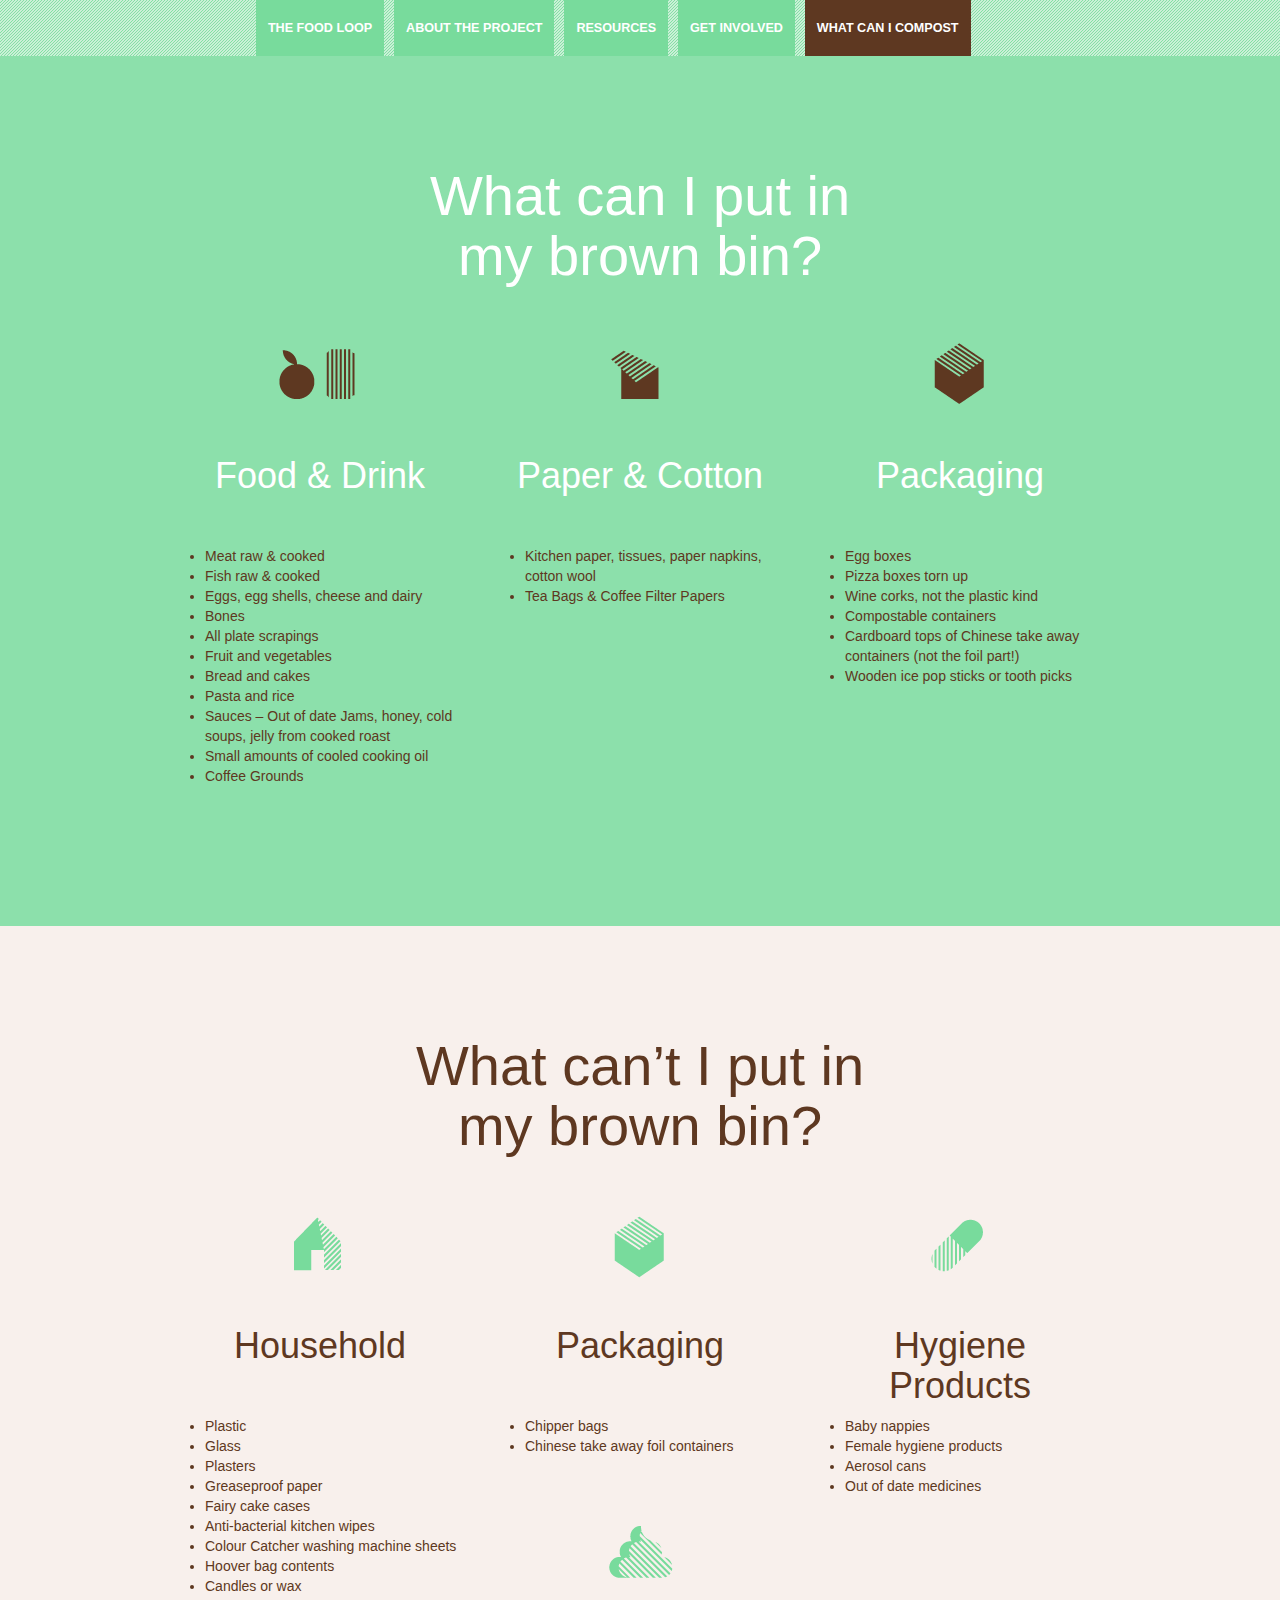
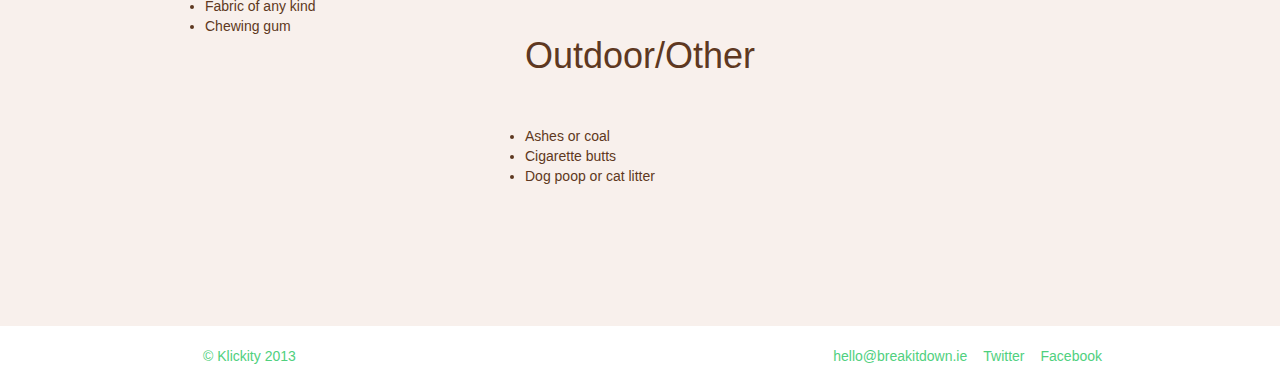
==== compost.html @ 2ac6e40c "finitio" ====
<!DOCTYPE html>
<html class="no-js">
	<head>
		<meta charset="utf-8">
		<meta http-equiv="X-UA-Compatible" content="IE=edge,chrome=1">
		<title>Break It Down &mdash; What can/can&rsquo;t I compost</title>
		<meta name="description" content="">
		<meta name="viewport" content="width=device-width">
		
		<link href="http://fnt.webink.com/wfs/webink.css/?project=2B257C62-A98D-46E8-AA20-E216E28BC0CB&fonts=0EFF2364-9D58-0735-E88C-990B2756000B:f=AdelleSans-Bold,646F65BB-7FDB-DF82-711F-897188F11EE8:f=AdelleSans-SemiBold,49E90CB6-0944-72CE-A0E7-8D521C8E676C:f=AdelleSans-Light" rel="stylesheet" type="text/css"/>
		<link rel="stylesheet" href="css/bootstrap.min.css">
		<link rel="stylesheet" href="css/royalslider.css">
		<!-- <link rel="stylesheet" href="css/bootstrap-responsive.min.css">-->
		<link rel="stylesheet" href="css/style.css">

		<script src="js/vendor/modernizr-2.6.2-respond-1.1.0.min.js"></script>
	</head>
	<body class="compost">
		<!--[if lt IE 7]>
			<p class="chromeframe">You are using an <strong>outdated</strong> browser. Please <a href="http://browsehappy.com/">upgrade your browser</a> or <a href="http://www.google.com/chromeframe/?redirect=true">activate Google Chrome Frame</a> to improve your experience.</p>
		<![endif]-->

	<section id="nav">
		<div class="container">
			<div class="subnav navbar">
				<div class="navstyle">
					<div class="container">
						<ul>
							<li><a id="home" href="index.html">Home</a></li>
							<li><a id="foodloop" href="index.html#slider">The Food Loop</a></li>
							<li><a href="index.html#about">About the Project</a></li>
							<li><a href="index.html#resources">Resources</a></li>
							<li><a href="index.html#involved">Get Involved</a></li>
							<li><a class="trials" href="compost.html">What Can I Compost</a></li>
						</ul>
						
					</div>
				</div>
			</div>				
		</div>
	</section>



	<section id="can">
		<div class="container">

			<div class="row">
				<div class="offset3 span6">
					<h1>What can I put in my brown bin?</h1>
				</div>
			</div>

			<div class="row">
				<div class="span4">
					<img src="img/can-1.png" alt="Food Waste">
					<h2>Food &amp; Drink</h2>
					<ul>
						<li>Meat raw &amp; cooked</li>
						<li>Fish raw &amp; cooked</li>
						<li>Eggs, egg shells, cheese and dairy</li>
						<li>Bones</li>
						<li>All plate scrapings</li>
						<li>Fruit and vegetables</li>
						<li>Bread and cakes</li>
						<li>Pasta and rice</li>
						<li>Sauces &ndash; Out of date Jams, honey, cold soups, jelly from cooked roast</li>
						<li>Small amounts of cooled cooking oil</li>
						<li>Coffee Grounds</li>
					</ul>
				</div>
				<div class="span4">
					<img src="img/can-2.png" alt="Recycling & Composting">
					<h2>Paper &amp; Cotton</h2>
					<ul>
						<li>Kitchen paper, tissues, paper napkins, cotton wool</li>
						<li>Tea Bags &amp; Coffee Filter Papers</li>
					</ul>

				</div>
				<div class="span4">
					<img src="img/can-3.png" alt="Environment & Sustainability">
					<h2>Packaging</h2>
					<ul>
						<li>Egg boxes</li>
						<li>Pizza boxes torn up</li>
						<li>Wine corks, not the plastic kind</li>
						<li>Compostable containers</li>
						<li>Cardboard tops of Chinese take away containers (not the foil part!)</li>
						<li>Wooden ice pop sticks or tooth picks</li>
					</ul>

				</div>
			</div>
		</div>
	</section>

	<section id="cant">
		<div class="container">

			<div class="row">
				<div class="offset3 span6">
					<h1>What can&rsquo;t I put in my brown bin?</h1>
				</div>
			</div>

			<div class="row">
				<div class="span4">
					<img src="img/cant-1.png" alt="Food Waste">
					<h2>Household</h2>
					<ul>
						<li>Plastic</li>
						<li>Glass </li>
						<li>Plasters</li>
						<li>Greaseproof paper</li>
						<li>Fairy cake cases</li>
						<li>Anti-bacterial kitchen wipes</li>
						<li>Colour Catcher washing machine sheets</li>
						<li>Hoover bag contents</li>
						<li>Candles or wax</li>
						<li>Fabric of any kind</li>
						<li>Chewing gum</li>
					</ul>
				</div>
				<div class="span4">
					<img src="img/cant-2.png" alt="Recycling & Composting">
					<h2>Packaging</h2>
					<ul>
						<li>Chipper bags</li>
						<li>Chinese take away foil containers</li>
					</ul>

				</div>
				<div class="span4">
					<img src="img/cant-3.png" alt="Environment & Sustainability">
					<h2>Hygiene Products</h2>
					<ul>
						<li>Baby nappies</li>
						<li>Female hygiene products</li>
						<li>Aerosol cans</li>
						<li>Out of date medicines</li>
					</ul>
				</div>

				<div class="span4">
					<img src="img/cant-4.png" alt="Environment & Sustainability">
					<h2>Outdoor/Other</h2>
					<ul>
						<li>Ashes or coal</li>
						<li>Cigarette butts</li>
						<li>Dog poop or cat litter</li>
					</ul>

				</div>
			</div>
		</div>
	</section>

	<section id="footer">
		<div class="container">
			<footer>
				<ul>
					<li>&copy; Klickity 2013</li>
					<li class="pull-right"><a href="https://www.facebook.com/Klickity">Facebook</a></li>
					<li class="pull-right"><a href="https://twitter.com/KlickityDesign">Twitter</a></li>
					<li class="pull-right"><a href="hello@breakitdown.ie">hello@breakitdown.ie</a></li>
				</ul>
			</footer>
		</div>
	</section>

		<script src="//ajax.googleapis.com/ajax/libs/jquery/1.9.1/jquery.min.js"></script>
		<script>window.jQuery || document.write('<script src="js/vendor/jquery-1.9.1.min.js"><\/script>')</script>

		<script src="js/vendor/bootstrap.min.js"></script>

		<script src="js/plugins.js"></script>
		<script src="js/main.js"></script>

		<script>
			var _gaq=[['_setAccount','UA-41489042-1'],['_trackPageview']];
			(function(d,t){var g=d.createElement(t),s=d.getElementsByTagName(t)[0];
			g.src=('https:'==location.protocol?'//ssl':'//www')+'.google-analytics.com/ga.js';
			s.parentNode.insertBefore(g,s)}(document,'script'));
		</script>
	</body>
</html>
---- css/royalslider.css ----
/* v1.0.5 */
/* Core RS CSS file. 95% of time you shouldn't change anything here. */
.royalSlider {
	width: 600px;
	height: 400px;
	position: relative;
	direction: ltr;
}
.royalSlider > * {
	float: left;
}

.rsWebkit3d .rsSlide {
	-webkit-transform: translateZ(0);
}


.rsWebkit3d .rsSlide,
.rsWebkit3d .rsContainer,
.rsWebkit3d .rsThumbs,
.rsWebkit3d .rsPreloader,
.rsWebkit3d img,
.rsWebkit3d .rsOverflow,
.rsWebkit3d .rsBtnCenterer,
.rsWebkit3d .rsAbsoluteEl,
.rsWebkit3d .rsABlock,
.rsWebkit3d .rsLink {
	-webkit-backface-visibility: hidden;
}
.rsFade.rsWebkit3d .rsSlide,
.rsFade.rsWebkit3d img,
.rsFade.rsWebkit3d .rsContainer {
    -webkit-transform: none;
}
.rsOverflow {
	width: 100%;
	height: 100%;
	position: relative;
	overflow: hidden;
	float: left;
	-webkit-tap-highlight-color:rgba(0,0,0,0);
}
.rsVisibleNearbyWrap {
	width: 100%;
	height: 100%;
	position: relative;
	overflow: hidden;
	left: 0;
	top: 0;
	-webkit-tap-highlight-color:rgba(0,0,0,0);
}
.rsVisibleNearbyWrap .rsOverflow {
	position: absolute;
	left: 0;
	top: 0;

}
.rsContainer {
	position: relative;
	width: 100%;
	height: 100%;
	-webkit-tap-highlight-color:rgba(0,0,0,0);
}

.rsArrow,
.rsThumbsArrow {
	cursor: pointer;
}

.rsThumb {
	float: left;
	position: relative;
}


.rsArrow,
.rsNav,
.rsThumbsArrow {
	opacity: 1;
	-webkit-transition:opacity 0.3s linear;
	-moz-transition:opacity 0.3s linear;
	-o-transition:opacity 0.3s linear;
	transition:opacity 0.3s linear;
}
.rsHidden {
	opacity: 0;
	visibility: hidden;
	-webkit-transition:visibility 0s linear 0.3s,opacity 0.3s linear;
	-moz-transition:visibility 0s linear 0.3s,opacity 0.3s linear;
	-o-transition:visibility 0s linear 0.3s,opacity 0.3s linear;
	transition:visibility 0s linear 0.3s,opacity 0.3s linear;
}


.rsGCaption {
	width: 100%;
	float: left;
	text-align: center;
}

/* Fullscreen options, very important ^^ */
.royalSlider.rsFullscreen {
	position: fixed !important;
	height: auto !important;
	width: auto !important;
	margin: 0 !important;
	padding: 0 !important;
	z-index: 2147483647 !important;
	top: 0 !important;
	left: 0 !important;
	bottom: 0 !important;
	right: 0 !important;
}

.royalSlider .rsSlide.rsFakePreloader {
	opacity: 1 !important;
	-webkit-transition: 0s;
	-moz-transition: 0s;
	-o-transition:  0s;
	transition:  0s;
	display: none;
}

.rsSlide {
	position: absolute;
	left: 0;
	top: 0;
	display: block;
	overflow: hidden;
	
	height: 100%;
	width: 100%;
}

.royalSlider.rsAutoHeight,
.rsAutoHeight .rsSlide {
	height: auto;
}

.rsContent {
	width: 100%;
	height: 100%;
	position: relative;
}

.rsPreloader {
	position:absolute;
	z-index: 0;	
}

.rsNav {
	-moz-user-select: -moz-none;
	-webkit-user-select: none;
	user-select: none;
}
.rsNavItem {
	-webkit-tap-highlight-color:rgba(0,0,0,0.25);
}

.rsThumbs {
	cursor: pointer;
	position: relative;
	overflow: hidden;
	float: left;
	z-index: 22;
}
.rsTabs {
	float: left;
	background: none !important;
}
.rsTabs,
.rsThumbs {
	-webkit-tap-highlight-color:rgba(0,0,0,0);
	-webkit-tap-highlight-color:rgba(0,0,0,0);
}


.rsVideoContainer {
	/*left: 0;
	top: 0;
	position: absolute;*/
	/*width: 100%;
	height: 100%;
	position: absolute;
	left: 0;
	top: 0;
	float: left;*/
	width: auto;
	height: auto;
	line-height: 0;
	position: relative;
}
.rsVideoFrameHolder {
	position: absolute;
	left: 0;
	top: 0;
	background: #141414;
	opacity: 0;
	-webkit-transition: .3s;
}
.rsVideoFrameHolder.rsVideoActive {
	opacity: 1;
}
.rsVideoContainer iframe,
.rsVideoContainer video,
.rsVideoContainer embed,
.rsVideoContainer .rsVideoObj {
	position: absolute;
	z-index: 50;
	left: 0;
	top: 0;
	width: 100%;
	height: 100%;
}
/* ios controls over video bug, shifting video */
.rsVideoContainer.rsIOSVideo iframe,
.rsVideoContainer.rsIOSVideo video,
.rsVideoContainer.rsIOSVideo embed {
	-webkit-box-sizing: border-box;
	-moz-box-sizing: border-box;
	box-sizing: border-box;
	padding-right: 44px;
}

.rsABlock {
	left: 0;
	top: 0;
	position: absolute;
	z-index: 15;
	
}

img.rsImg {
	max-width: none;
}

.grab-cursor {
	cursor:url(grab.png) 8 8, move; 
}

.grabbing-cursor{ 
	cursor:url(grabbing.png) 8 8, move;
}

.rsNoDrag {
	cursor: auto;
}

.rsLink {
	left:0;
	top:0;
	position:absolute;
	width:100%;
	height:100%;
	display:block;	
	z-index: 20;
	background: url(blank.gif);
}
---- css/style.css ----
/* SEAN LESS */
.rsDefault .rsArrow {
  height: 100%;
  width: 44px;
  position: absolute;
  display: block;
  cursor: pointer;
  z-index: 21;
}
.rsDefault.rsVer .rsArrow {
  width: 100%;
  height: 44px;
}
.rsDefault.rsVer .rsArrowLeft {
  top: 0;
  left: 0;
}
.rsDefault.rsVer .rsArrowRight {
  bottom: 0;
  left: 0;
}
.rsDefault.rsHor .rsArrowLeft {
  left: 0;
  top: 0;
}
.rsDefault.rsHor .rsArrowRight {
  right: 0;
  top: 0;
}
.rsDefault .rsArrowIcn {
  width: 32px;
  height: 32px;
  top: 50%;
  left: 50%;
  margin-top: -16px;
  margin-left: -16px;
  position: absolute;
  cursor: pointer;
  background: url(../img/rs-default.png);
}
.rsDefault .rsArrowIcn:hover {
  opacity: .5;
}
.rsDefault.rsHor .rsArrowLeft .rsArrowIcn {
  background-position: -64px -32px;
}
.rsDefault.rsHor .rsArrowRight .rsArrowIcn {
  background-position: -64px -64px;
}
.rsDefault.rsVer .rsArrowLeft .rsArrowIcn {
  background-position: -96px -32px;
}
.rsDefault.rsVer .rsArrowRight .rsArrowIcn {
  background-position: -96px -64px;
}
.rsDefault .rsArrowDisabled .rsArrowIcn {
  opacity: .2;
  filter: alpha(opacity=20);
  *display: none;
}
* {
  -webkit-box-sizing: border-box;
  -moz-box-sizing: border-box;
  box-sizing: border-box;
}
body {
  -webkit-font-smoothing: antialiased;
  color: #5e3821;
  font-family: 'AdelleSans-Light', Arial, sans-serif;
}
::selection {
  background: #ddf6e6;
  color: #3ccb70;
}
::-moz-selection {
  background: #ddf6e6;
  color: #3ccb70;
}
#intro {
  background: #ddf6e6;
  text-align: center;
}
#intro #wheel {
  position: absolute;
  z-index: 9999;
  background: #ddf6e6;
  width: 100%;
}
#intro #wheel h1 {
  position: relative;
  z-index: 999;
  display: block;
  width: 660px;
  height: 65px;
  text-indent: -9999px;
  background: url(../img/breakitdown.svg);
  margin: 0 auto;
  text-transform: uppercase;
  letter-spacing: 1px;
  margin-top: 170px;
}
#intro #wheel #circle {
  margin: -200px auto 20px;
  width: 340px;
  height: 340px;
  background: url(../img/circle.svg);
  animation: nextStep 4s infinite;
  -webkit-animation: nextStep 4s infinite;
}
@-webkit-keyframes nextStep {
  0% {
    -moz-transform: rotate(0deg);
    -ms-transform: rotate(0deg);
    -o-transform: rotate(0deg);
    -webkit-transform: rotate(0deg);
    transform: rotate(0deg);
  }
  20% {
    -moz-transform: rotate(72deg);
    -ms-transform: rotate(72deg);
    -o-transform: rotate(72deg);
    -webkit-transform: rotate(72deg);
    transform: rotate(72deg);
  }
  40% {
    -moz-transform: rotate(144deg);
    -ms-transform: rotate(144deg);
    -o-transform: rotate(144deg);
    -webkit-transform: rotate(144deg);
    transform: rotate(144deg);
  }
  60% {
    -moz-transform: rotate(216deg);
    -ms-transform: rotate(216deg);
    -o-transform: rotate(216deg);
    -webkit-transform: rotate(216deg);
    transform: rotate(216deg);
  }
  80% {
    -moz-transform: rotate(288deg);
    -ms-transform: rotate(288deg);
    -o-transform: rotate(288deg);
    -webkit-transform: rotate(288deg);
    transform: rotate(288deg);
  }
  100% {
    -moz-transform: rotate(360deg);
    -ms-transform: rotate(360deg);
    -o-transform: rotate(360deg);
    -webkit-transform: rotate(360deg);
    transform: rotate(360deg);
  }
}
@keyframes nextStep {
  0% {
    -moz-transform: rotate(0deg);
    -ms-transform: rotate(0deg);
    -o-transform: rotate(0deg);
    -webkit-transform: rotate(0deg);
    transform: rotate(0deg);
  }
  20% {
    -moz-transform: rotate(72deg);
    -ms-transform: rotate(72deg);
    -o-transform: rotate(72deg);
    -webkit-transform: rotate(72deg);
    transform: rotate(72deg);
  }
  40% {
    -moz-transform: rotate(144deg);
    -ms-transform: rotate(144deg);
    -o-transform: rotate(144deg);
    -webkit-transform: rotate(144deg);
    transform: rotate(144deg);
  }
  60% {
    -moz-transform: rotate(216deg);
    -ms-transform: rotate(216deg);
    -o-transform: rotate(216deg);
    -webkit-transform: rotate(216deg);
    transform: rotate(216deg);
  }
  80% {
    -moz-transform: rotate(288deg);
    -ms-transform: rotate(288deg);
    -o-transform: rotate(288deg);
    -webkit-transform: rotate(288deg);
    transform: rotate(288deg);
  }
  100% {
    -moz-transform: rotate(360deg);
    -ms-transform: rotate(360deg);
    -o-transform: rotate(360deg);
    -webkit-transform: rotate(360deg);
    transform: rotate(360deg);
  }
}
#intro #wheel p {
  font: 21px/25px 'AdelleSans-SemiBold', Arial, sans-serif;
  color: #78db9c;
  margin-bottom: 20px;
}
#intro #wheel a#loop {
  padding: 10px 20px;
  display: block;
  width: 190px;
  height: 35px;
  margin: 0 auto;
  background: url(../img/arrow.svg);
  text-transform: uppercase;
  color: #78db9c;
  font: 16px/20px 'AdelleSans-Bold', Arial, sans-serif;
  letter-spacing: 1px;
}
#intro #slider {
  width: 100%;
  margin: 0 auto;
  padding: 20px 0;
  height: 500px;
}
#intro #slider #loopnav {
  position: absolute;
  left: 30px;
  top: 30px;
}
#intro #slider #loopnav #navgraphic {
  display: block;
  width: 100px;
  height: 100px;
  overflow: hidden;
}
#intro #slider #loopnav #navgraphic img {
  position: relative;
  left: 0px;
  top: 0px;
}
#intro #slider .contentSlider {
  width: 100%;
  height: 500px !important;
}
#intro #slider .contentSlider .slide1,
#intro #slider .contentSlider .slide2,
#intro #slider .contentSlider .slide3,
#intro #slider .contentSlider .slide4,
#intro #slider .contentSlider .slide5,
#intro #slider .contentSlider .slide6 {
  height: 500px;
  text-align: left;
}
#intro #slider .contentSlider .slide1 h2,
#intro #slider .contentSlider .slide2 h2,
#intro #slider .contentSlider .slide3 h2,
#intro #slider .contentSlider .slide4 h2,
#intro #slider .contentSlider .slide5 h2,
#intro #slider .contentSlider .slide6 h2 {
  color: #78db9c;
  font: 42px/48px 'AdelleSans-Bold', Arial, sans-serif;
}
#intro #slider .contentSlider .slide1 p,
#intro #slider .contentSlider .slide2 p,
#intro #slider .contentSlider .slide3 p,
#intro #slider .contentSlider .slide4 p,
#intro #slider .contentSlider .slide5 p,
#intro #slider .contentSlider .slide6 p {
  font: 19px/24px 'AdelleSans-Light', Arial, sans-serif;
}
#intro #slider .contentSlider div.slide1 {
  background: url(../img/slide1.png) center center no-repeat;
}
#intro #slider .contentSlider div.slide1 h2 {
  margin-top: 230px;
}
#intro #slider .contentSlider div.slide2 {
  background: url(../img/slide2.png) center no-repeat;
}
#intro #slider .contentSlider div.slide2 h2 {
  margin-top: 20px;
}
#intro #slider .contentSlider div.slide3 {
  background: url(../img/slide3.png) center center no-repeat;
}
#intro #slider .contentSlider div.slide3 h2 {
  margin-top: 200px;
}
#intro #slider .contentSlider div.slide4 {
  background: url(../img/slide4.png) center center no-repeat;
}
#intro #slider .contentSlider div.slide4 h2 {
  margin-top: 150px;
}
#intro #slider .contentSlider div.slide5 {
  background: url(../img/slide5.png) center center no-repeat;
}
#intro #slider .contentSlider div.slide5 h2 {
  margin-top: 20px;
}
#intro #slider .contentSlider div.slide6 {
  background: url(../img/slide6.png) center center no-repeat;
}
#intro #slider .contentSlider div.slide6 h2 {
  margin-top: 230px;
}
#intro #slider .contentSlider .rsCaption {
  position: absolute;
  z-index: 8888;
  left: 100px;
  top: 30px;
  background: url(../img/tip.png) 0 0 no-repeat;
  height: 30px;
  padding: 7px 7px 5px 17px;
}
#nav {
  background: #ddf6e6 url(../img/nav-bg3.png) repeat;
  height: 56px;
  position: relative;
  z-index: 9999;
}
#nav .navbar-fixed-top {
  background: #ddf6e6 url(../img/nav-bg3.png) repeat;
  height: 56px;
  overflow: hidden;
}
#nav ul {
  list-style-type: none;
  margin: 0;
  padding: 0;
}
#nav li {
  display: inline-block;
}
#nav li a {
  outline: none;
  display: inline-block;
  background: #78db9c;
  padding: 22px 12px;
  margin: 0 3px;
  height: 56px;
  text-transform: uppercase;
  color: #fff;
  font: 700 0.9em/1em 'AdelleSans-SemiBold', Arial, sans-serif;
}
#nav li a:hover {
  text-decoration: none;
  background: #50d07e;
}
#nav li a.trials {
  background: #5e3821;
}
#nav li a#home {
  text-indent: -9999px;
  width: 56px;
  background: url(../img/wheel.png) 0 -56px no-repeat;
  margin-right: 20px;
}
#nav li a#home.live {
  background: url(../img/wheel.png) 0 -1px no-repeat;
}
#nav a {
  -moz-transition: all ease .2s;
  -o-transition: all ease .2s;
  -webkit-transition: all ease .2s;
}
#about,
#resources,
#involved,
#can,
#cant {
  padding: 100px 0 130px;
}
#about .top {
  margin-bottom: 50px;
}
#about h3 {
  font: 26px/34px 'AdelleSans-Bold', Arial, sans-serif;
  letter-spacing: .5px;
}
#about h3 a {
  color: #5e3821;
  background: #ddf6e6;
  padding: 3px 5px 0px;
  -webkit-transition: all ease .15s;
  -moz-transition: all ease .15s;
  -ms-transition: all ease .15s;
  -o-transition: all ease .15s;
  transition: all ease .15s;
}
#about h3 a:hover {
  background: #78db9c;
  text-decoration: none;
}
#about #profile {
  -webkit-border-radius: 150px;
  -moz-border-radius: 150px;
  border-radius: 150px;
}
#about .span8 p {
  font: 19px/27px 'AdelleSans-Light', Arial, sans-serif;
  margin-bottom: 20px;
}
#resources {
  background: #faf3f0;
}
#resources h1 {
  text-align: center;
  color: #78db9c;
  font: 72px/72px 'AdelleSans-Bold', Arial, sans-serif;
}
#resources .intro {
  margin: 50px 0;
}
#resources .span8 p {
  font: 19px/27px 'AdelleSans-Light', Arial, sans-serif;
  margin-bottom: 20px;
}
#resources .span4 {
  padding: 0 10px;
}
#resources .span4 img {
  display: block;
  margin: 0 auto 30px;
}
#resources .span4 h2 {
  text-align: center;
  margin-bottom: 30px;
  color: #78db9c;
  font: 36px/40px 'AdelleSans-Bold', Arial, sans-serif;
  height: 90px;
}
#resources .span4 p {
  font: 17px/25px 'AdelleSans-Light', Arial, sans-serif;
  margin-bottom: 20px;
}
#resources .span4 p a {
  color: #50d07e;
}
#resources .span4 p a:hover {
  text-decoration: none;
  border-bottom: 1px solid #78db9c;
}
#can {
  background: #8ce0ab;
}
#can .span6 {
  margin-bottom: 30px;
}
#can h1 {
  text-align: center;
  color: #fff;
  font: 56px/60px 'AdelleSans-Bold', Arial, sans-serif;
}
#can .intro {
  margin: 50px 0;
}
#can .span8 p {
  font: 19px/27px 'AdelleSans-Light', Arial, sans-serif;
  margin-bottom: 20px;
}
#can .span4 {
  padding: 0 10px;
}
#can .span4 img {
  display: block;
  margin: 0 auto 30px;
}
#can .span4 h2 {
  text-align: center;
  margin-bottom: 30px;
  color: #fff;
  font: 36px/40px 'AdelleSans-Bold', Arial, sans-serif;
  height: 60px;
}
#can .span4 p {
  font: 17px/25px 'AdelleSans-Light', Arial, sans-serif;
  margin-bottom: 20px;
}
#can .span4 p a {
  color: #50d07e;
}
#can .span4 p a:hover {
  text-decoration: none;
  border-bottom: 1px solid #78db9c;
}
#cant {
  background: #f8f0ec;
}
#cant .span6 {
  margin-bottom: 30px;
}
#cant h1 {
  text-align: center;
  color: #5e3821;
  font: 56px/60px 'AdelleSans-Bold', Arial, sans-serif;
}
#cant .intro {
  margin: 50px 0;
}
#cant .span8 p {
  font: 19px/27px 'AdelleSans-Light', Arial, sans-serif;
  margin-bottom: 20px;
}
#cant .span4 {
  padding: 0 10px;
}
#cant .span4 img {
  display: block;
  margin: 0 auto 30px;
}
#cant .span4 h2 {
  text-align: center;
  margin-bottom: 30px;
  color: #5e3821;
  font: 36px/40px 'AdelleSans-Bold', Arial, sans-serif;
  height: 60px;
}
#cant .span4 p {
  font: 17px/25px 'AdelleSans-Light', Arial, sans-serif;
  margin-bottom: 20px;
}
#cant .span4 p a {
  color: #50d07e;
}
#cant .span4 p a:hover {
  text-decoration: none;
  border-bottom: 1px solid #78db9c;
}
#involved {
  background: #ddf6e6;
}
#involved h1 {
  text-align: center;
  color: #78db9c;
  font: 72px/72px 'AdelleSans-Bold', Arial, sans-serif;
}
#involved .intro {
  margin: 50px 0 20px;
}
#involved .span8 p {
  font: 19px/27px 'AdelleSans-Light', Arial, sans-serif;
  margin-bottom: 20px;
}
#involved .span8 .email,
#involved .span8 .submit {
  -webkit-border-radius: 0px;
  -moz-border-radius: 0px;
  border-radius: 0px;
  display: block;
  float: left;
  height: 75px;
  margin: 0;
  padding: 0;
  border: none;
}
#involved .span8 .email {
  outline: none;
  padding: 0 0 0 20px;
  -webkit-border-top-left-radius: 10px;
  -webkit-border-bottom-left-radius: 10px;
  -moz-border-radius-topleft: 10px;
  -moz-border-radius-bottomleft: 10px;
  border-top-left-radius: 10px;
  border-bottom-left-radius: 10px;
  font: 28px/35px 'AdelleSans-SemiBold', Arial, sans-serif;
  color: #78db9c;
  width: 500px;
  margin-left: 20px;
}
#involved .span8 .email::-webkit-input-placeholder {
  color: #78db9c;
}
#involved .span8 .email:-moz-placeholder {
  color: #78db9c;
}
#involved .span8 .email::-moz-placeholder {
  color: #78db9c;
}
#involved .span8 .email:-ms-input-placeholder {
  color: #78db9c;
}
#involved .span8 .submit {
  -webkit-border-top-right-radius: 10px;
  -webkit-border-bottom-right-radius: 10px;
  -moz-border-radius-topright: 10px;
  -moz-border-radius-bottomright: 10px;
  border-top-right-radius: 10px;
  border-bottom-right-radius: 10px;
  -webkit-transition: all ease .15s;
  -moz-transition: all ease .15s;
  -ms-transition: all ease .15s;
  -o-transition: all ease .15s;
  transition: all ease .15s;
  background: #78db9c url(../img/tick.png) 0 -5px no-repeat;
  text-indent: -9999px;
  width: 90px;
}
#involved .span8 .submit:hover {
  background: #50d07e url(../img/tick.png) 0 -5px no-repeat;
}
#involved .span8 .submit:active {
  background: #50d07e url(../img/tick.png) 0 -3px no-repeat;
}
#footer {
  color: #50d07e;
}
#footer a {
  color: #50d07e;
  -webkit-transition: all ease .15s;
  -moz-transition: all ease .15s;
  -ms-transition: all ease .15s;
  -o-transition: all ease .15s;
  transition: all ease .15s;
}
#footer a:hover {
  text-decoration: none;
  color: #27934e;
}
#footer li {
  padding: 20px 8px 15px;
  list-style-type: none;
  display: inline-block;
}
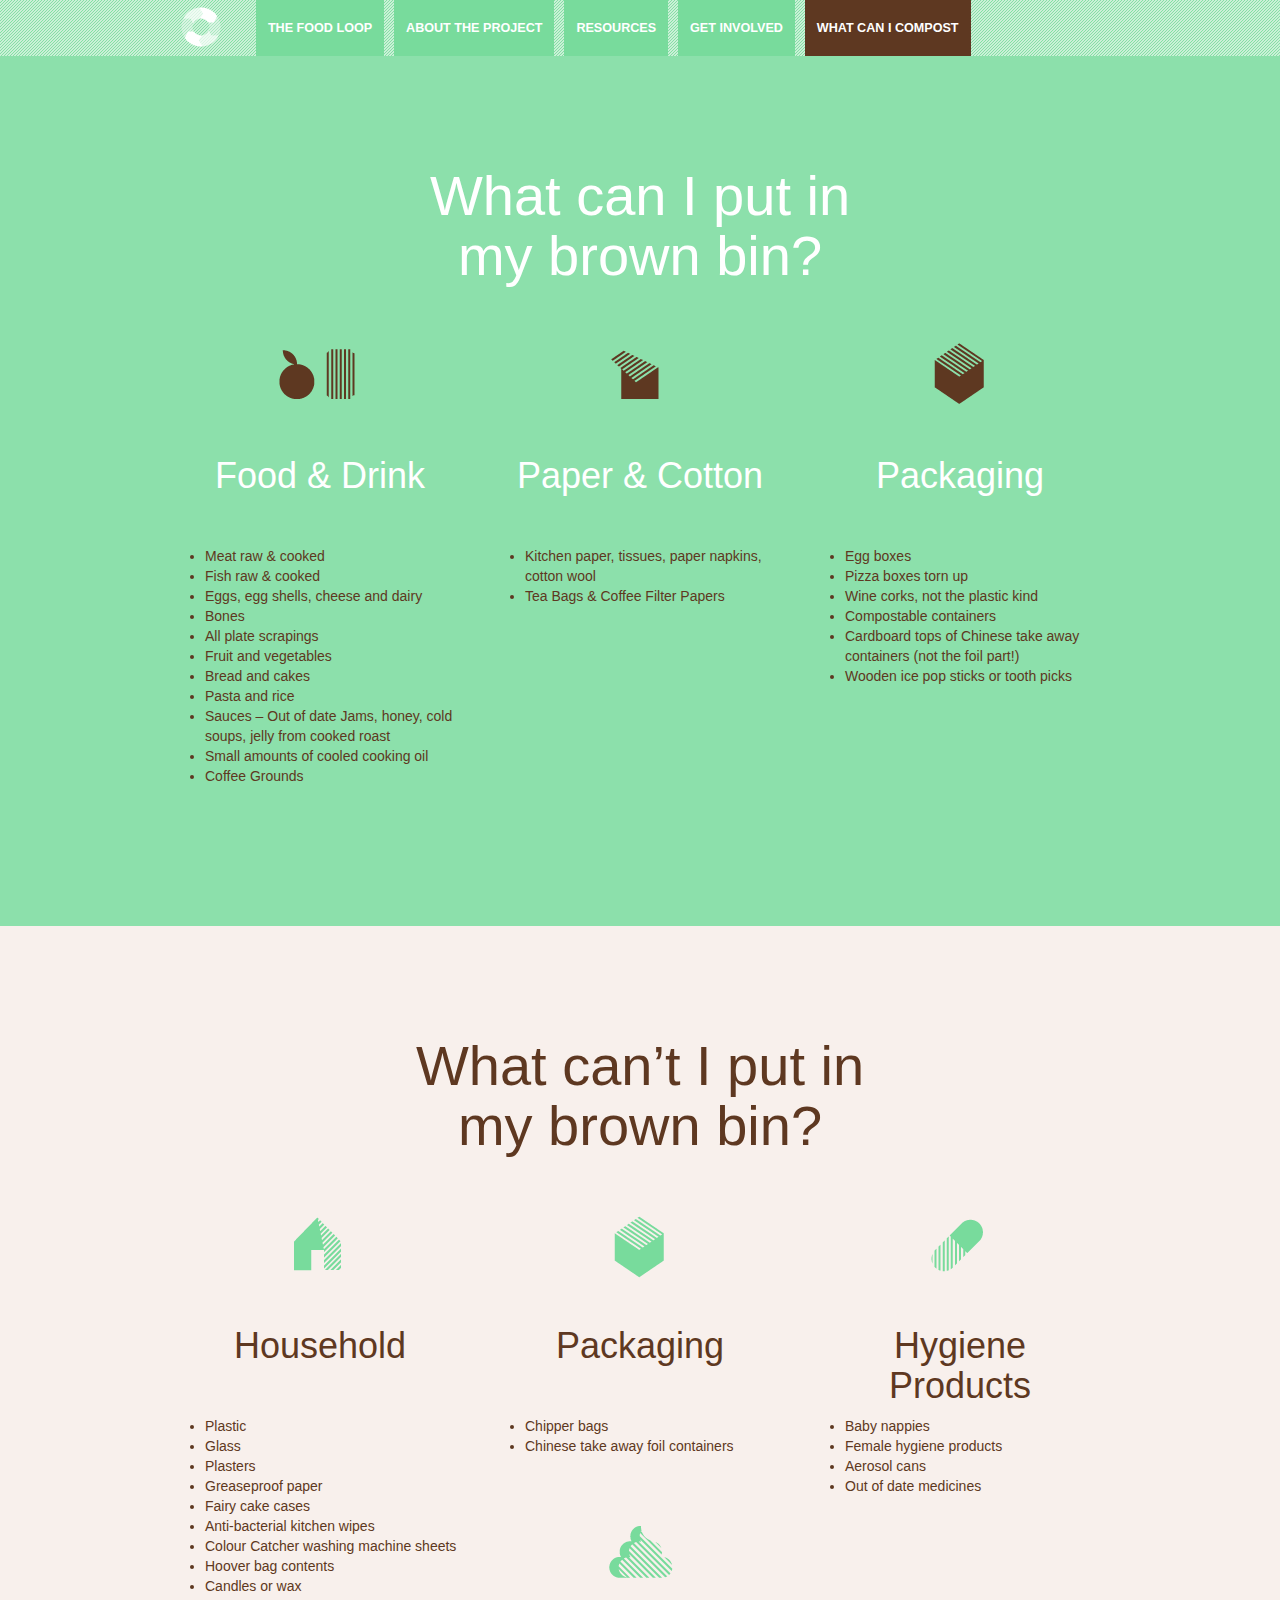
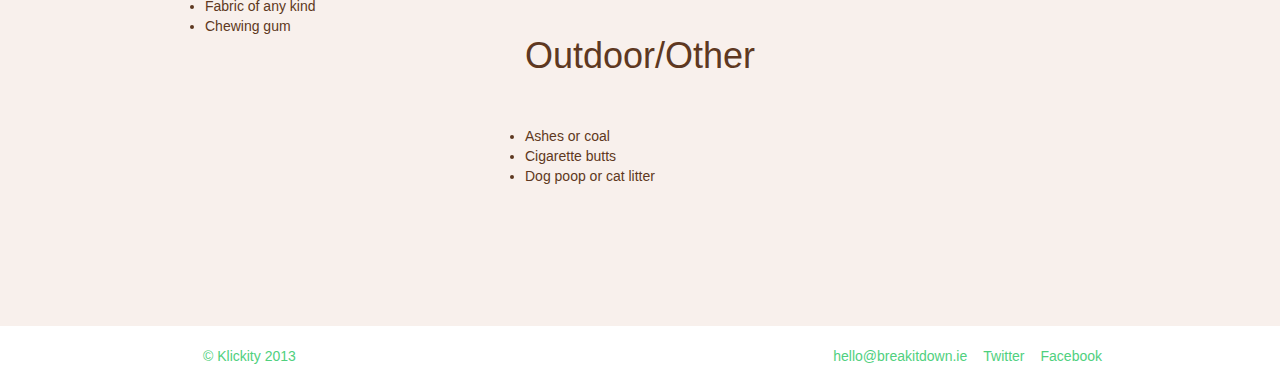
==== commit 284f7d06: "slider nav tweaks" ====
--- a/compost.html
+++ b/compost.html
@@ -174,8 +174,8 @@
 
 		<script src="js/vendor/bootstrap.min.js"></script>
 
-		<script src="js/plugins.js"></script>
-		<script src="js/main.js"></script>
+		<script src="js/plugins-ck.js"></script>
+		<script src="js/main-ck.js"></script>
 
 		<script>
 			var _gaq=[['_setAccount','UA-41489042-1'],['_trackPageview']];
--- a/css/style.css
+++ b/css/style.css
@@ -308,6 +308,9 @@
   background: url(../img/tip.png) 0 0 no-repeat;
   height: 30px;
   padding: 7px 7px 5px 17px;
+  font: 13px/20px 'AdelleSans-Bold', Arial, sans-serif;
+  text-transform: uppercase;
+  letter-spacing: 1px;
 }
 #nav {
   background: #ddf6e6 url(../img/nav-bg3.png) repeat;
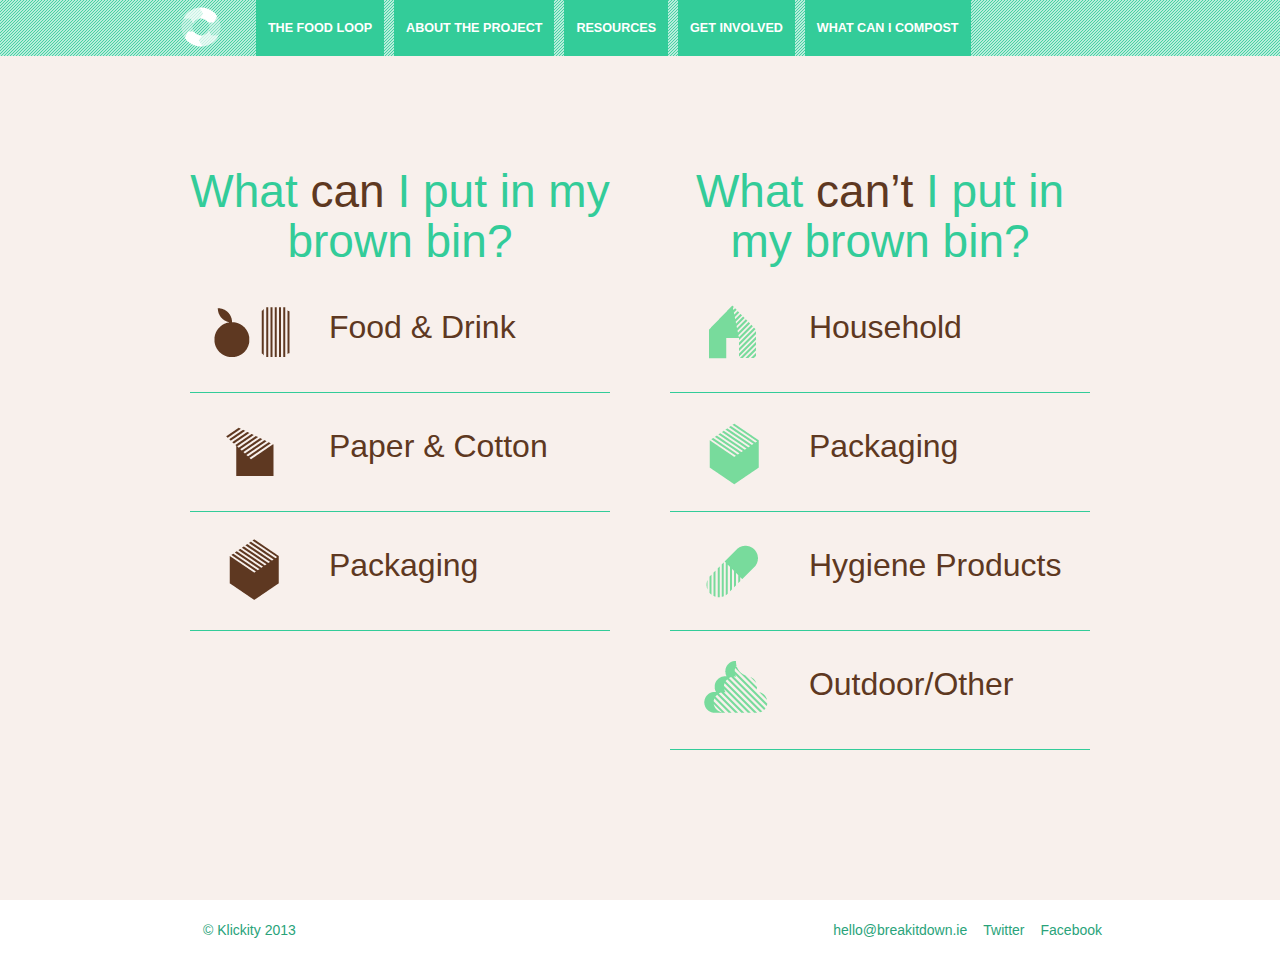
==== commit cdaafad7: "updated compost page with accordion" ====
--- a/compost.html
+++ b/compost.html
@@ -31,7 +31,7 @@
 							<li><a href="index.html#about">About the Project</a></li>
 							<li><a href="index.html#resources">Resources</a></li>
 							<li><a href="index.html#involved">Get Involved</a></li>
-							<li><a class="trials" href="compost.html">What Can I Compost</a></li>
+							<li><a href="compost.html">What Can I Compost</a></li>
 						</ul>
 						
 					</div>
@@ -40,117 +40,162 @@
 		</div>
 	</section>
 
-
-
-	<section id="can">
+	<section id="compost">
 		<div class="container">
-
 			<div class="row">
-				<div class="offset3 span6">
-					<h1>What can I put in my brown bin?</h1>
+				<div class="span6">
+					<h2>What <span>can</span> I put in my brown bin?</h2>
+				</div>
+				<div class="span6">
+					<h2>What <span>can’t</span> I put in my brown bin?</h2>
 				</div>
 			</div>
-
 			<div class="row">
-				<div class="span4">
-					<img src="img/can-1.png" alt="Food Waste">
-					<h2>Food &amp; Drink</h2>
-					<ul>
-						<li>Meat raw &amp; cooked</li>
-						<li>Fish raw &amp; cooked</li>
-						<li>Eggs, egg shells, cheese and dairy</li>
-						<li>Bones</li>
-						<li>All plate scrapings</li>
-						<li>Fruit and vegetables</li>
-						<li>Bread and cakes</li>
-						<li>Pasta and rice</li>
-						<li>Sauces &ndash; Out of date Jams, honey, cold soups, jelly from cooked roast</li>
-						<li>Small amounts of cooled cooking oil</li>
-						<li>Coffee Grounds</li>
-					</ul>
-				</div>
-				<div class="span4">
-					<img src="img/can-2.png" alt="Recycling & Composting">
-					<h2>Paper &amp; Cotton</h2>
-					<ul>
-						<li>Kitchen paper, tissues, paper napkins, cotton wool</li>
-						<li>Tea Bags &amp; Coffee Filter Papers</li>
-					</ul>
-
-				</div>
-				<div class="span4">
-					<img src="img/can-3.png" alt="Environment & Sustainability">
-					<h2>Packaging</h2>
-					<ul>
-						<li>Egg boxes</li>
-						<li>Pizza boxes torn up</li>
-						<li>Wine corks, not the plastic kind</li>
-						<li>Compostable containers</li>
-						<li>Cardboard tops of Chinese take away containers (not the foil part!)</li>
-						<li>Wooden ice pop sticks or tooth picks</li>
-					</ul>
-
-				</div>
-			</div>
-		</div>
-	</section>
-
-	<section id="cant">
-		<div class="container">
-
-			<div class="row">
-				<div class="offset3 span6">
-					<h1>What can&rsquo;t I put in my brown bin?</h1>
-				</div>
-			</div>
-
-			<div class="row">
-				<div class="span4">
-					<img src="img/cant-1.png" alt="Food Waste">
-					<h2>Household</h2>
-					<ul>
-						<li>Plastic</li>
-						<li>Glass </li>
-						<li>Plasters</li>
-						<li>Greaseproof paper</li>
-						<li>Fairy cake cases</li>
-						<li>Anti-bacterial kitchen wipes</li>
-						<li>Colour Catcher washing machine sheets</li>
-						<li>Hoover bag contents</li>
-						<li>Candles or wax</li>
-						<li>Fabric of any kind</li>
-						<li>Chewing gum</li>
-					</ul>
-				</div>
-				<div class="span4">
-					<img src="img/cant-2.png" alt="Recycling & Composting">
-					<h2>Packaging</h2>
-					<ul>
-						<li>Chipper bags</li>
-						<li>Chinese take away foil containers</li>
-					</ul>
-
-				</div>
-				<div class="span4">
-					<img src="img/cant-3.png" alt="Environment & Sustainability">
-					<h2>Hygiene Products</h2>
-					<ul>
-						<li>Baby nappies</li>
-						<li>Female hygiene products</li>
-						<li>Aerosol cans</li>
-						<li>Out of date medicines</li>
-					</ul>
-				</div>
-
-				<div class="span4">
-					<img src="img/cant-4.png" alt="Environment & Sustainability">
-					<h2>Outdoor/Other</h2>
-					<ul>
-						<li>Ashes or coal</li>
-						<li>Cigarette butts</li>
-						<li>Dog poop or cat litter</li>
-					</ul>
-
+				<div class="span6">
+					<div class="accordion" id="accordion1">
+						<div class="accordion-group">
+							<div class="accordion-heading">
+								<a class="accordion-toggle" data-toggle="collapse" data-parent="#accordion1" href="#OneOne">
+								<img src="img/can-1.png" alt="Food Waste">
+								<h3>Food &amp; Drink</h3>
+								</a>
+							</div>
+							<div id="OneOne" class="accordion-body collapse">
+								<div class="accordion-inner">
+								<ul>
+									<li>Meat raw &amp; cooked</li>
+									<li>Fish raw &amp; cooked</li>
+									<li>Eggs, egg shells, cheese and dairy</li>
+									<li>Bones</li>
+									<li>All plate scrapings</li>
+									<li>Fruit and vegetables</li>
+									<li>Bread and cakes</li>
+									<li>Pasta and rice</li>
+									<li>Sauces &ndash; Out of date Jams, honey, cold soups, jelly from cooked roast</li>
+									<li>Small amounts of cooled cooking oil</li>
+									<li>Coffee Grounds</li>
+								</ul>
+								</div>
+							</div>
+						</div>
+						<div class="accordion-group">
+							<div class="accordion-heading">
+								<a class="accordion-toggle" data-toggle="collapse" data-parent="#accordion1" href="#OneTwo">
+								<img src="img/can-2.png" alt="Recycling & Composting">
+								<h3>Paper &amp; Cotton</h3>
+								</a>
+							</div>
+							<div id="OneTwo" class="accordion-body collapse">
+								<div class="accordion-inner">
+								<ul>
+									<li>Kitchen paper, tissues, paper napkins, cotton wool</li>
+									<li>Tea Bags &amp; Coffee Filter Papers</li>
+								</ul>
+								</div>
+							</div>
+						</div>
+						<div class="accordion-group">
+							<div class="accordion-heading">
+								<a class="accordion-toggle" data-toggle="collapse" data-parent="#accordion1" href="#OneThree">
+								<img src="img/can-3.png" alt="Environment & Sustainability">
+								<h3>Packaging</h3>
+								</a>
+							</div>
+							<div id="OneThree" class="accordion-body collapse">
+								<div class="accordion-inner">
+								<ul>
+									<li>Egg boxes</li>
+									<li>Pizza boxes torn up</li>
+									<li>Wine corks, not the plastic kind</li>
+									<li>Compostable containers</li>
+									<li>Cardboard tops of Chinese take away containers (not the foil part!)</li>
+									<li>Wooden ice pop sticks or tooth picks</li>
+								</ul>
+								</div>
+							</div>
+						</div>
+					</div>				
+				</div>
+
+				<div class="span6">
+					<div class="accordion" id="accordion2">
+						<div class="accordion-group">
+							<div class="accordion-heading">
+								<a class="accordion-toggle" data-toggle="collapse" data-parent="#accordion2" href="#TwoOne">
+								<img src="img/cant-1.png" alt="Food Waste">
+								<h3>Household</h3>
+								</a>
+							</div>
+							<div id="TwoOne" class="accordion-body collapse">
+								<div class="accordion-inner">
+								<ul>
+									<li>Plastic</li>
+									<li>Glass </li>
+									<li>Plasters</li>
+									<li>Greaseproof paper</li>
+									<li>Fairy cake cases</li>
+									<li>Anti-bacterial kitchen wipes</li>
+									<li>Colour Catcher washing machine sheets</li>
+									<li>Hoover bag contents</li>
+									<li>Candles or wax</li>
+									<li>Fabric of any kind</li>
+									<li>Chewing gum</li>
+								</ul>
+								</div>
+							</div>
+						</div>
+						<div class="accordion-group">
+							<div class="accordion-heading">
+								<a class="accordion-toggle" data-toggle="collapse" data-parent="#accordion2" href="#TwoTwo">
+								<img src="img/cant-2.png" alt="Recycling & Composting">
+								<h3>Packaging</h3>
+								</a>
+							</div>
+							<div id="TwoTwo" class="accordion-body collapse">
+								<div class="accordion-inner">
+								<ul>
+									<li>Chipper bags</li>
+									<li>Chinese take away foil containers</li>
+								</ul>
+								</div>
+							</div>
+						</div>
+						<div class="accordion-group">
+							<div class="accordion-heading">
+								<a class="accordion-toggle" data-toggle="collapse" data-parent="#accordion2" href="#ThreeTwo">
+								<img src="img/cant-3.png" alt="Environment & Sustainability">
+								<h3>Hygiene Products</h3>
+								</a>
+							</div>
+							<div id="ThreeTwo" class="accordion-body collapse">
+								<div class="accordion-inner">
+								<ul>
+									<li>Baby nappies</li>
+									<li>Female hygiene products</li>
+									<li>Aerosol cans</li>
+									<li>Out of date medicines</li>
+								</ul>
+								</div>
+							</div>
+						</div>
+						<div class="accordion-group">
+							<div class="accordion-heading">
+								<a class="accordion-toggle" data-toggle="collapse" data-parent="#accordion2" href="#FourTwo">
+								<img src="img/cant-4.png" alt="Environment & Sustainability">
+								<h3>Outdoor/Other</h3>
+								</a>
+							</div>
+							<div id="FourTwo" class="accordion-body collapse">
+								<div class="accordion-inner">
+								<ul>
+									<li>Ashes or coal</li>
+									<li>Cigarette butts</li>
+									<li>Dog poop or cat litter</li>
+								</ul>
+								</div>
+							</div>
+						</div>
+					</div>							
 				</div>
 			</div>
 		</div>
--- a/css/style.css
+++ b/css/style.css
@@ -69,21 +69,21 @@
   font-family: 'AdelleSans-Light', Arial, sans-serif;
 }
 ::selection {
-  background: #ddf6e6;
-  color: #3ccb70;
+  background: #d6f5eb;
+  color: #248f6b;
 }
 ::-moz-selection {
-  background: #ddf6e6;
-  color: #3ccb70;
+  background: #d6f5eb;
+  color: #248f6b;
 }
 #intro {
-  background: #ddf6e6;
+  background: #d6f5eb;
   text-align: center;
 }
 #intro #wheel {
   position: absolute;
   z-index: 9999;
-  background: #ddf6e6;
+  background: #d6f5eb;
   width: 100%;
 }
 #intro #wheel h1 {
@@ -97,7 +97,6 @@
   margin: 0 auto;
   text-transform: uppercase;
   letter-spacing: 1px;
-  margin-top: 170px;
 }
 #intro #wheel #circle {
   margin: -200px auto 20px;
@@ -197,7 +196,7 @@
 }
 #intro #wheel p {
   font: 21px/25px 'AdelleSans-SemiBold', Arial, sans-serif;
-  color: #78db9c;
+  color: #33cc99;
   margin-bottom: 20px;
 }
 #intro #wheel a#loop {
@@ -208,20 +207,21 @@
   margin: 0 auto;
   background: url(../img/arrow.svg);
   text-transform: uppercase;
-  color: #78db9c;
+  color: #33cc99;
   font: 16px/20px 'AdelleSans-Bold', Arial, sans-serif;
   letter-spacing: 1px;
 }
 #intro #slider {
   width: 100%;
   margin: 0 auto;
-  padding: 20px 0;
+  padding: 5% 0 0 0;
   height: 500px;
 }
 #intro #slider #loopnav {
   position: absolute;
   left: 30px;
   top: 30px;
+  padding: 3% 0 0 0;
 }
 #intro #slider #loopnav #navgraphic {
   display: block;
@@ -253,7 +253,7 @@
 #intro #slider .contentSlider .slide4 h2,
 #intro #slider .contentSlider .slide5 h2,
 #intro #slider .contentSlider .slide6 h2 {
-  color: #78db9c;
+  color: #33cc99;
   font: 42px/48px 'AdelleSans-Bold', Arial, sans-serif;
 }
 #intro #slider .contentSlider .slide1 p,
@@ -301,6 +301,7 @@
   margin-top: 230px;
 }
 #intro #slider .contentSlider .rsCaption {
+  display: block;
   position: absolute;
   z-index: 8888;
   left: 100px;
@@ -313,13 +314,13 @@
   letter-spacing: 1px;
 }
 #nav {
-  background: #ddf6e6 url(../img/nav-bg3.png) repeat;
+  background: #d6f5eb url(../img/nav-bg5.png) repeat;
   height: 56px;
   position: relative;
   z-index: 9999;
 }
 #nav .navbar-fixed-top {
-  background: #ddf6e6 url(../img/nav-bg3.png) repeat;
+  background: #d6f5eb url(../img/nav-bg5.png) repeat;
   height: 56px;
   overflow: hidden;
 }
@@ -334,7 +335,7 @@
 #nav li a {
   outline: none;
   display: inline-block;
-  background: #78db9c;
+  background: #33cc99;
   padding: 22px 12px;
   margin: 0 3px;
   height: 56px;
@@ -342,9 +343,10 @@
   color: #fff;
   font: 700 0.9em/1em 'AdelleSans-SemiBold', Arial, sans-serif;
 }
-#nav li a:hover {
-  text-decoration: none;
-  background: #50d07e;
+#nav li a:hover,
+#nav li a:focus {
+  text-decoration: none;
+  background: #29a37a;
 }
 #nav li a.trials {
   background: #5e3821;
@@ -366,12 +368,36 @@
 #about,
 #resources,
 #involved,
-#can,
-#cant {
+#compost {
   padding: 100px 0 130px;
 }
 #about .top {
   margin-bottom: 50px;
+}
+#about .top .kate {
+  padding-right: 20px;
+}
+#about .top .kate:hover span {
+  color: #33cc99;
+  -webkit-transition: all ease .2s;
+  -moz-transition: all ease .2s;
+  -ms-transition: all ease .2s;
+  -o-transition: all ease .2s;
+  transition: all ease .2s;
+}
+#about .top .liz {
+  padding-left: 20px;
+}
+#about .top .liz:hover span {
+  color: #33cc99;
+  -webkit-transition: all ease .2s;
+  -moz-transition: all ease .2s;
+  -ms-transition: all ease .2s;
+  -o-transition: all ease .2s;
+  transition: all ease .2s;
+}
+#about .top p {
+  font: 19px/27px 'AdelleSans-SemiBold', Arial, sans-serif;
 }
 #about h3 {
   font: 26px/34px 'AdelleSans-Bold', Arial, sans-serif;
@@ -379,7 +405,7 @@
 }
 #about h3 a {
   color: #5e3821;
-  background: #ddf6e6;
+  background: #d6f5eb;
   padding: 3px 5px 0px;
   -webkit-transition: all ease .15s;
   -moz-transition: all ease .15s;
@@ -388,7 +414,7 @@
   transition: all ease .15s;
 }
 #about h3 a:hover {
-  background: #78db9c;
+  background: #33cc99;
   text-decoration: none;
 }
 #about #profile {
@@ -397,7 +423,7 @@
   border-radius: 150px;
 }
 #about .span8 p {
-  font: 19px/27px 'AdelleSans-Light', Arial, sans-serif;
+  font: 19px/27px 'AdelleSans-SemiBold', Arial, sans-serif;
   margin-bottom: 20px;
 }
 #resources {
@@ -405,7 +431,7 @@
 }
 #resources h1 {
   text-align: center;
-  color: #78db9c;
+  color: #33cc99;
   font: 72px/72px 'AdelleSans-Bold', Arial, sans-serif;
 }
 #resources .intro {
@@ -425,7 +451,7 @@
 #resources .span4 h2 {
   text-align: center;
   margin-bottom: 30px;
-  color: #78db9c;
+  color: #33cc99;
   font: 36px/40px 'AdelleSans-Bold', Arial, sans-serif;
   height: 90px;
 }
@@ -434,104 +460,80 @@
   margin-bottom: 20px;
 }
 #resources .span4 p a {
-  color: #50d07e;
+  color: #29a37a;
 }
 #resources .span4 p a:hover {
   text-decoration: none;
-  border-bottom: 1px solid #78db9c;
-}
-#can {
-  background: #8ce0ab;
-}
-#can .span6 {
-  margin-bottom: 30px;
-}
-#can h1 {
+  border-bottom: 1px solid #33cc99;
+}
+#compost {
+  background: #f8f0ec;
+}
+#compost .span6 {
+  padding: 0 20px;
+}
+#compost .span6 h2 {
   text-align: center;
-  color: #fff;
-  font: 56px/60px 'AdelleSans-Bold', Arial, sans-serif;
-}
-#can .intro {
-  margin: 50px 0;
-}
-#can .span8 p {
-  font: 19px/27px 'AdelleSans-Light', Arial, sans-serif;
-  margin-bottom: 20px;
-}
-#can .span4 {
-  padding: 0 10px;
-}
-#can .span4 img {
-  display: block;
-  margin: 0 auto 30px;
-}
-#can .span4 h2 {
-  text-align: center;
-  margin-bottom: 30px;
-  color: #fff;
-  font: 36px/40px 'AdelleSans-Bold', Arial, sans-serif;
-  height: 60px;
-}
-#can .span4 p {
+  color: #33cc99;
+  font: 46px/50px 'AdelleSans-Bold', Arial, sans-serif;
+}
+#compost .span6 h2 span {
+  color: #5e3821;
+}
+#compost .span6 .accordion-group {
+  border: none;
+  border-bottom: 1px solid #33cc99;
+  -webkit-border-radius: 0px;
+  -moz-border-radius: 0px;
+  border-radius: 0px;
+}
+#compost .span6 img {
+  display: inline-block;
+  margin-right: 20px;
+}
+#compost .span6 li {
+  list-style-type: none;
+  font: 17px/25px 'AdelleSans-Light', Arial, sans-serif;
+  margin-bottom: 5px;
+}
+#compost .span6 h3 {
+  display: inline-block;
+  text-align: left;
+  color: #5e3821;
+  font: 32px/38px 'AdelleSans-Bold', Arial, sans-serif;
+}
+#compost .span6 a {
+  text-decoration: none;
+}
+#compost .span6 a h3 {
+  text-decoration: none;
+  -webkit-transition: color ease .2s;
+  -moz-transition: color ease .2s;
+  -ms-transition: color ease .2s;
+  -o-transition: color ease .2s;
+  transition: color ease .2s;
+}
+#compost .span6 a h3:hover {
+  color: #33cc99;
+  text-decoration: none;
+}
+#compost .span6 p {
   font: 17px/25px 'AdelleSans-Light', Arial, sans-serif;
   margin-bottom: 20px;
 }
-#can .span4 p a {
-  color: #50d07e;
-}
-#can .span4 p a:hover {
-  text-decoration: none;
-  border-bottom: 1px solid #78db9c;
-}
-#cant {
-  background: #f8f0ec;
-}
-#cant .span6 {
-  margin-bottom: 30px;
-}
-#cant h1 {
-  text-align: center;
-  color: #5e3821;
-  font: 56px/60px 'AdelleSans-Bold', Arial, sans-serif;
-}
-#cant .intro {
-  margin: 50px 0;
-}
-#cant .span8 p {
-  font: 19px/27px 'AdelleSans-Light', Arial, sans-serif;
-  margin-bottom: 20px;
-}
-#cant .span4 {
-  padding: 0 10px;
-}
-#cant .span4 img {
-  display: block;
-  margin: 0 auto 30px;
-}
-#cant .span4 h2 {
-  text-align: center;
-  margin-bottom: 30px;
-  color: #5e3821;
-  font: 36px/40px 'AdelleSans-Bold', Arial, sans-serif;
-  height: 60px;
-}
-#cant .span4 p {
-  font: 17px/25px 'AdelleSans-Light', Arial, sans-serif;
-  margin-bottom: 20px;
-}
-#cant .span4 p a {
-  color: #50d07e;
-}
-#cant .span4 p a:hover {
-  text-decoration: none;
-  border-bottom: 1px solid #78db9c;
+#compost .span6 p a {
+  color: #29a37a;
+}
+#compost .span6 p a:hover {
+  text-decoration: none;
+  border-bottom: 1px solid #33cc99;
 }
 #involved {
-  background: #ddf6e6;
+  background: #d6f5eb;
 }
 #involved h1 {
   text-align: center;
-  color: #78db9c;
+  color: #33cc99;
   font: 72px/72px 'AdelleSans-Bold', Arial, sans-serif;
 }
 #involved .intro {
@@ -563,21 +565,21 @@
   border-top-left-radius: 10px;
   border-bottom-left-radius: 10px;
   font: 28px/35px 'AdelleSans-SemiBold', Arial, sans-serif;
-  color: #78db9c;
+  color: #33cc99;
   width: 500px;
   margin-left: 20px;
 }
 #involved .span8 .email::-webkit-input-placeholder {
-  color: #78db9c;
+  color: #33cc99;
 }
 #involved .span8 .email:-moz-placeholder {
-  color: #78db9c;
+  color: #33cc99;
 }
 #involved .span8 .email::-moz-placeholder {
-  color: #78db9c;
+  color: #33cc99;
 }
 #involved .span8 .email:-ms-input-placeholder {
-  color: #78db9c;
+  color: #33cc99;
 }
 #involved .span8 .submit {
   -webkit-border-top-right-radius: 10px;
@@ -591,21 +593,21 @@
   -ms-transition: all ease .15s;
   -o-transition: all ease .15s;
   transition: all ease .15s;
-  background: #78db9c url(../img/tick.png) 0 -5px no-repeat;
+  background: #33cc99 url(../img/tick.png) 0 -5px no-repeat;
   text-indent: -9999px;
   width: 90px;
 }
 #involved .span8 .submit:hover {
-  background: #50d07e url(../img/tick.png) 0 -5px no-repeat;
+  background: #29a37a url(../img/tick.png) 0 -5px no-repeat;
 }
 #involved .span8 .submit:active {
-  background: #50d07e url(../img/tick.png) 0 -3px no-repeat;
+  background: #29a37a url(../img/tick.png) 0 -3px no-repeat;
 }
 #footer {
-  color: #50d07e;
+  color: #29a37a;
 }
 #footer a {
-  color: #50d07e;
+  color: #29a37a;
   -webkit-transition: all ease .15s;
   -moz-transition: all ease .15s;
   -ms-transition: all ease .15s;
@@ -614,7 +616,7 @@
 }
 #footer a:hover {
   text-decoration: none;
-  color: #27934e;
+  color: #14523d;
 }
 #footer li {
   padding: 20px 8px 15px;
